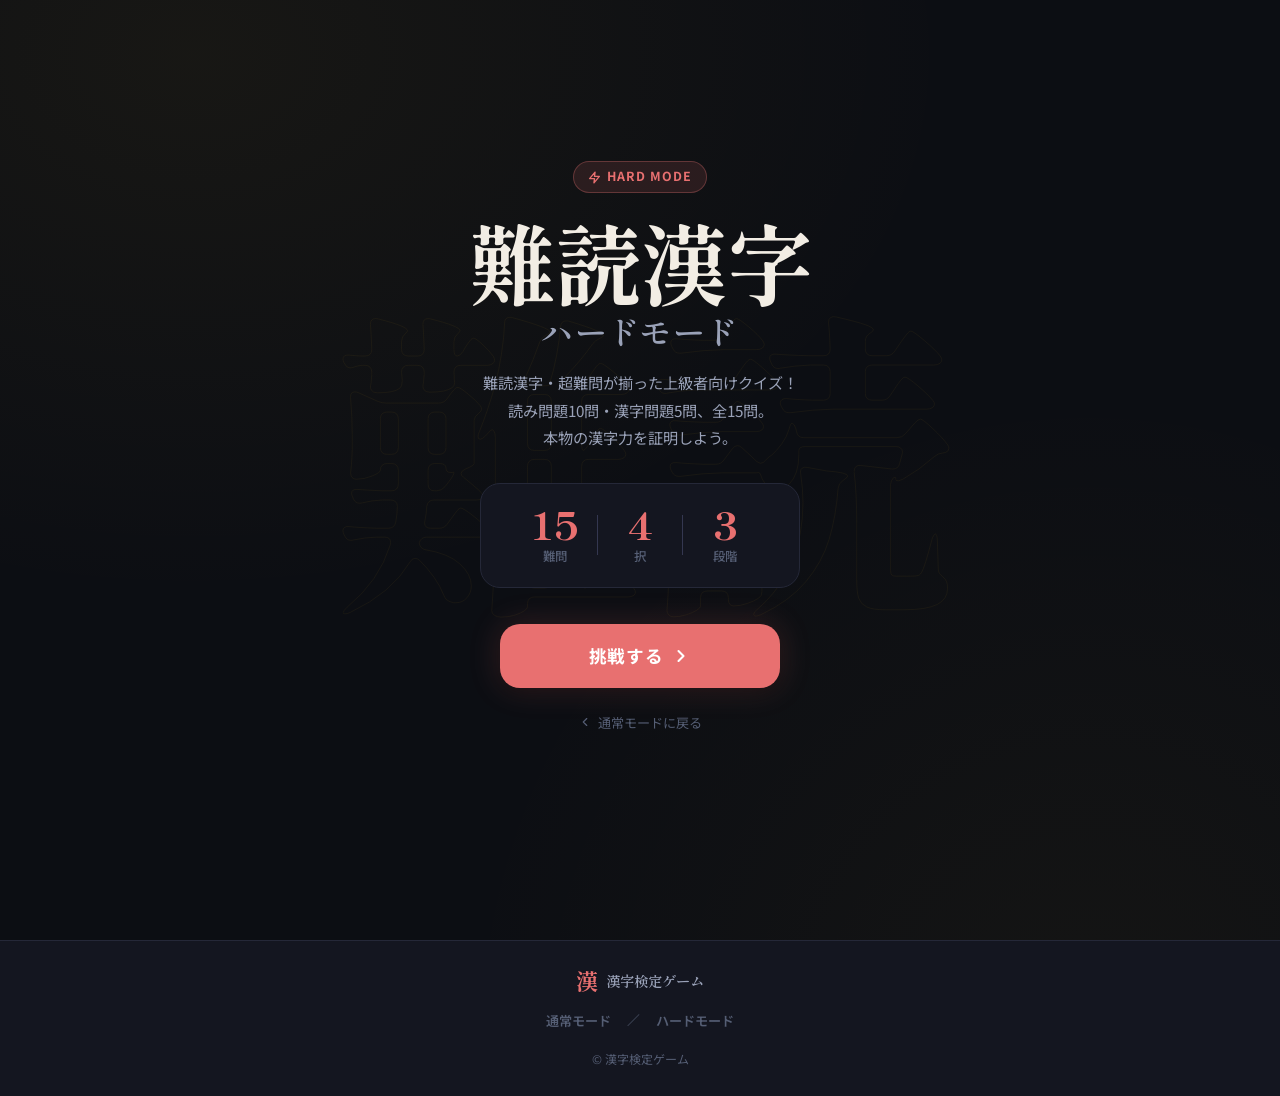
==== hard/index.html @ 4a886f41 "既存サイトを追加" ====
<!DOCTYPE html>
<html lang="ja">
<head>
  <meta charset="UTF-8">
  <meta name="viewport" content="width=device-width, initial-scale=1.0">
  <meta name="description" content="難読漢字・超難問全15問のハードモードに挑戦！漢字の真の実力を試そう。">
  <title>ハードモード — 漢字検定ゲーム</title>
  <link rel="preconnect" href="https://fonts.googleapis.com">
  <link rel="preconnect" href="https://fonts.gstatic.com" crossorigin>
  <link href="https://fonts.googleapis.com/css2?family=Shippori+Mincho+B1:wght@400;600;800&family=Noto+Sans+JP:wght@300;400;500;700&display=swap" rel="stylesheet">
  <link rel="stylesheet" href="../assets/css/style.css">
  <style>
    /* Hard mode accent override: red */
    :root {
      --accent:      #e87070;
      --accent-hover:#f08080;
      --accent-dim:  rgba(232,112,112,.10);
      --accent-glow: rgba(232,112,112,.20);
    }
    .btn--start {
      background: var(--accent);
      color: #fff;
    }
    .btn--start:hover {
      background: var(--accent-hover);
    }
    .landing__eyebrow { color: var(--accent); }
    .stat__num        { color: var(--accent); }
    .hard-badge {
      display: inline-flex;
      align-items: center;
      gap: 6px;
      padding: 5px 14px;
      border-radius: 999px;
      font-size: .78rem;
      font-weight: 700;
      letter-spacing: .08em;
      background: rgba(232,112,112,.12);
      color: #e87070;
      border: 1px solid rgba(232,112,112,.3);
      margin-bottom: 20px;
    }
    .back-link {
      display: inline-flex;
      align-items: center;
      gap: 6px;
      font-size: .82rem;
      color: var(--text-lo);
      text-decoration: none;
      margin-top: 18px;
      padding: 6px 12px;
      border-radius: var(--radius-sm);
      transition: var(--transition);
    }
    .back-link:hover { color: var(--text-mid); background: var(--bg-elevated); }
  </style>
</head>
<body>

<main class="landing">

  <div class="landing__bg" aria-hidden="true">
    <span>難</span><span>読</span>
  </div>

  <div class="landing__inner">

    <div class="hard-badge" aria-label="難易度：ハードモード">
      <svg xmlns="http://www.w3.org/2000/svg" width="13" height="13"
           viewBox="0 0 24 24" fill="none" stroke="currentColor"
           stroke-width="2.5" stroke-linecap="round" stroke-linejoin="round"
           aria-hidden="true">
        <polygon points="13 2 3 14 12 14 11 22 21 10 12 10 13 2"></polygon>
      </svg>
      HARD MODE
    </div>

    <h1 class="landing__title">
      <span class="t-main">難読漢字</span>
      <span class="t-sub">ハードモード</span>
    </h1>

    <p class="landing__desc">
      難読漢字・超難問が揃った上級者向けクイズ！<br>
      読み問題10問・漢字問題5問、全15問。<br>
      本物の漢字力を証明しよう。
    </p>

    <div class="landing__stats" role="list">
      <div class="stat" role="listitem">
        <span class="stat__num">15</span>
        <span class="stat__lbl">難問</span>
      </div>
      <div class="stat__divider" aria-hidden="true"></div>
      <div class="stat" role="listitem">
        <span class="stat__num">4</span>
        <span class="stat__lbl">択</span>
      </div>
      <div class="stat__divider" aria-hidden="true"></div>
      <div class="stat" role="listitem">
        <span class="stat__num">3</span>
        <span class="stat__lbl">段階</span>
      </div>
    </div>

    <div class="landing__cta">
      <a href="/hard/quiz.html" class="btn btn--start" role="button">
        挑戦する
        <svg xmlns="http://www.w3.org/2000/svg" width="20" height="20"
          viewBox="0 0 24 24" fill="none" stroke="currentColor"
          stroke-width="2.5" stroke-linecap="round" stroke-linejoin="round"
          aria-hidden="true">
          <polyline points="9 18 15 12 9 6"></polyline>
        </svg>
      </a>
    </div>

    <a href="/index.html" class="back-link">
      <svg xmlns="http://www.w3.org/2000/svg" width="14" height="14"
           viewBox="0 0 24 24" fill="none" stroke="currentColor"
           stroke-width="2" stroke-linecap="round" stroke-linejoin="round"
           aria-hidden="true">
        <polyline points="15 18 9 12 15 6"></polyline>
      </svg>
      通常モードに戻る
    </a>

  </div>
</main>

<script src="../assets/js/footer.js"></script>
</body>
</html>
---- assets/css/style.css ----
/* =====================================================
   漢字検定ゲーム — Shared Design System
   ===================================================== */

@import url('https://fonts.googleapis.com/css2?family=Shippori+Mincho+B1:wght@400;600;800&family=Noto+Sans+JP:wght@300;400;500;700&display=swap');

/* --- Design Tokens ---------------------------------- */
:root {
  --bg-base:      #0c0e13;
  --bg-surface:   #141620;
  --bg-elevated:  #1c1f2a;
  --bg-hover:     #252836;
  --border:       #252838;
  --border-light: #343750;

  --accent:       #f2c230;
  --accent-hover: #f7d458;
  --accent-dim:   rgba(242, 194, 48, 0.10);
  --accent-glow:  rgba(242, 194, 48, 0.18);

  --text-hi:      #f2ede4;
  --text-mid:     #9aa2b8;
  --text-lo:      #555e74;

  --ok:           #5dba78;
  --ok-dim:       rgba(93, 186, 120, 0.12);
  --ng:           #e87070;
  --ng-dim:       rgba(232, 112, 112, 0.12);

  --radius:       12px;
  --radius-sm:    8px;
  --radius-lg:    20px;
  --shadow:       0 8px 32px rgba(0,0,0,.5);
  --shadow-sm:    0 2px 12px rgba(0,0,0,.3);

  --transition:   0.2s ease;
  --font-display: 'Shippori Mincho B1', serif;
  --font-body:    'Noto Sans JP', sans-serif;
}

/* --- Reset ----------------------------------------- */
*, *::before, *::after { box-sizing: border-box; margin: 0; padding: 0; }
html { scroll-behavior: smooth; -webkit-text-size-adjust: 100%; }
body {
  font-family: var(--font-body);
  background-color: var(--bg-base);
  color: var(--text-hi);
  min-height: 100dvh;
  line-height: 1.6;
  -webkit-font-smoothing: antialiased;
  overflow-x: hidden;
  background-image:
    radial-gradient(ellipse 60% 50% at 15% 5%,  rgba(242,194,48,.05) 0%, transparent 100%),
    radial-gradient(ellipse 50% 60% at 85% 95%, rgba(242,194,48,.04) 0%, transparent 100%);
}
a { text-decoration: none; color: inherit; }
img { display: block; max-width: 100%; }
button { cursor: pointer; border: none; background: none; font-family: inherit; }

/* --- Utilities -------------------------------------- */
.visually-hidden {
  position: absolute; width: 1px; height: 1px;
  padding: 0; margin: -1px; overflow: hidden;
  clip: rect(0,0,0,0); white-space: nowrap; border: 0;
}

/* =====================================================
   COMPONENT: Button
   ===================================================== */
.btn {
  display: inline-flex;
  align-items: center;
  justify-content: center;
  gap: 8px;
  padding: 14px 28px;
  border-radius: var(--radius);
  font-family: var(--font-body);
  font-size: 1rem;
  font-weight: 700;
  letter-spacing: .04em;
  transition: var(--transition);
  cursor: pointer;
}
.btn--primary {
  background: var(--accent);
  color: #0c0e13;
  box-shadow: 0 0 24px var(--accent-glow);
}
.btn--primary:hover {
  background: var(--accent-hover);
  box-shadow: 0 0 36px rgba(242,194,48,.35);
  transform: translateY(-2px);
}
.btn--primary:active { transform: translateY(0); }

.btn--ghost {
  background: var(--bg-elevated);
  color: var(--text-hi);
  border: 1px solid var(--border-light);
}
.btn--ghost:hover {
  border-color: var(--accent);
  color: var(--accent);
  background: var(--accent-dim);
}

/* =====================================================
   COMPONENT: Progress Bar
   ===================================================== */
.progress-wrap {
  display: flex;
  align-items: center;
  gap: 12px;
}
.progress-track {
  flex: 1;
  height: 4px;
  background: var(--bg-elevated);
  border-radius: 999px;
  overflow: hidden;
}
.progress-fill {
  height: 100%;
  background: var(--accent);
  border-radius: 999px;
  transition: width .5s cubic-bezier(.4,0,.2,1);
  box-shadow: 0 0 8px var(--accent-glow);
}
.progress-label {
  font-size: .8rem;
  font-weight: 700;
  color: var(--text-mid);
  white-space: nowrap;
  min-width: 48px;
  text-align: right;
}

/* =====================================================
   COMPONENT: Badge
   ===================================================== */
.badge {
  display: inline-flex;
  align-items: center;
  gap: 4px;
  padding: 4px 10px;
  border-radius: 999px;
  font-size: .75rem;
  font-weight: 700;
  letter-spacing: .06em;
}
.badge--yomi  { background: rgba(80,120,240,.18); color: #809cf0; border: 1px solid rgba(80,120,240,.3); }
.badge--kanji { background: var(--accent-dim);    color: var(--accent); border: 1px solid rgba(242,194,48,.3); }
.badge--rank  { background: var(--bg-elevated); color: var(--accent); border: 1px solid var(--border-light); }

/* =====================================================
   PAGE: Landing
   ===================================================== */
.landing {
  position: relative;
  min-height: 100dvh;
  display: flex;
  flex-direction: column;
  align-items: center;
  justify-content: center;
  padding: 40px 24px;
  overflow: hidden;
}

/* Large decorative background kanji */
.landing__bg {
  position: absolute;
  inset: 0;
  display: flex;
  align-items: center;
  justify-content: center;
  gap: 0.05em;
  pointer-events: none;
  user-select: none;
  overflow: hidden;
}
.landing__bg span {
  font-family: var(--font-display);
  font-size: clamp(18vw, 28vw, 320px);
  font-weight: 800;
  line-height: 1;
  color: transparent;
  -webkit-text-stroke: 1px rgba(242,194,48,.05);
  letter-spacing: -.02em;
}

.landing__inner {
  position: relative;
  z-index: 1;
  display: flex;
  flex-direction: column;
  align-items: center;
  text-align: center;
  max-width: 480px;
  width: 100%;
  gap: 0;
}

.landing__eyebrow {
  font-size: .78rem;
  font-weight: 700;
  letter-spacing: .14em;
  color: var(--accent);
  text-transform: uppercase;
  margin-bottom: 16px;
  opacity: 0;
  animation: fadeUp .6s .1s ease forwards;
}

.landing__title {
  font-family: var(--font-display);
  font-weight: 800;
  line-height: 1.1;
  margin-bottom: 20px;
  opacity: 0;
  animation: fadeUp .6s .2s ease forwards;
}
.landing__title .t-main {
  display: block;
  font-size: clamp(3rem, 14vw, 5.5rem);
  color: var(--text-hi);
  letter-spacing: -.02em;
}
.landing__title .t-sub {
  display: block;
  font-size: clamp(1.3rem, 5vw, 2rem);
  color: var(--text-mid);
  font-weight: 600;
  letter-spacing: .02em;
  margin-top: 4px;
}

.landing__desc {
  font-size: .95rem;
  color: var(--text-mid);
  line-height: 1.8;
  margin-bottom: 32px;
  opacity: 0;
  animation: fadeUp .6s .3s ease forwards;
}

.landing__stats {
  display: flex;
  align-items: center;
  justify-content: center;
  gap: 0;
  margin-bottom: 36px;
  background: var(--bg-surface);
  border: 1px solid var(--border);
  border-radius: var(--radius-lg);
  padding: 20px 32px;
  width: 100%;
  max-width: 320px;
  opacity: 0;
  animation: fadeUp .6s .4s ease forwards;
}
.stat {
  display: flex;
  flex-direction: column;
  align-items: center;
  flex: 1;
}
.stat__num {
  font-family: var(--font-display);
  font-size: 2.4rem;
  font-weight: 800;
  color: var(--accent);
  line-height: 1;
}
.stat__lbl {
  font-size: .78rem;
  color: var(--text-lo);
  margin-top: 4px;
  font-weight: 500;
}
.stat__divider {
  width: 1px;
  height: 40px;
  background: var(--border-light);
}

.landing__cta {
  opacity: 0;
  animation: fadeUp .6s .5s ease forwards;
  width: 100%;
  max-width: 280px;
}
.btn--start {
  width: 100%;
  padding: 18px 32px;
  font-size: 1.1rem;
  border-radius: var(--radius-lg);
  background: var(--accent);
  color: #0c0e13;
  font-weight: 700;
  box-shadow: 0 0 32px var(--accent-glow), 0 4px 16px rgba(0,0,0,.4);
  transition: all var(--transition);
}
.btn--start:hover {
  background: var(--accent-hover);
  box-shadow: 0 0 48px rgba(242,194,48,.4), 0 6px 24px rgba(0,0,0,.4);
  transform: translateY(-3px);
}
.btn--start svg { flex-shrink: 0; }

.landing__hint {
  margin-top: 16px;
  font-size: .8rem;
  color: var(--text-lo);
  opacity: 0;
  animation: fadeUp .6s .6s ease forwards;
}

/* =====================================================
   PAGE: Quiz
   ===================================================== */
.quiz-page {
  min-height: 100dvh;
  display: flex;
  flex-direction: column;
  padding: 0;
}

/* Header */
.quiz-header {
  padding: 16px 20px 12px;
  background: rgba(12,14,19,.85);
  backdrop-filter: blur(8px);
  border-bottom: 1px solid var(--border);
  position: sticky;
  top: 0;
  z-index: 10;
}
.quiz-header__top {
  display: flex;
  align-items: center;
  justify-content: space-between;
  margin-bottom: 10px;
}
.quiz-header__title {
  font-family: var(--font-display);
  font-size: .9rem;
  font-weight: 600;
  color: var(--text-mid);
}

/* Phase image */
.phase-wrap {
  display: flex;
  justify-content: center;
  padding: 24px 20px 0;
}
.phase-img-box {
  width: 120px;
  height: 120px;
  border-radius: var(--radius-lg);
  background: var(--bg-surface);
  border: 1px solid var(--border);
  overflow: hidden;
  position: relative;
  display: flex;
  align-items: center;
  justify-content: center;
  transition: opacity .4s ease;
}
.phase-img-box img {
  width: 100%;
  height: 100%;
  object-fit: cover;
  position: absolute;
  inset: 0;
}
/* placeholder shown when image missing */
.phase-img-box__fallback {
  font-family: var(--font-display);
  font-size: 3rem;
  font-weight: 800;
  color: var(--accent);
  opacity: .35;
  pointer-events: none;
  user-select: none;
}
.phase-img-box.phase--changing { opacity: 0; }

/* Quiz card */
.quiz-main {
  flex: 1;
  padding: 24px 20px 40px;
  max-width: 600px;
  width: 100%;
  margin: 0 auto;
}

.quiz-card {
  transition: opacity .22s ease, transform .22s ease;
}
.quiz-card.is-exiting {
  opacity: 0;
  transform: translateY(-8px);
}
.quiz-card.is-entering {
  animation: cardIn .28s ease forwards;
}
@keyframes cardIn {
  from { opacity: 0; transform: translateY(10px); }
  to   { opacity: 1; transform: translateY(0); }
}

.quiz-type-row {
  display: flex;
  align-items: center;
  gap: 8px;
  margin-bottom: 14px;
}
.quiz-qnum {
  font-size: .8rem;
  font-weight: 700;
  color: var(--text-lo);
}

.quiz-question {
  font-size: .95rem;
  color: var(--text-mid);
  margin-bottom: 10px;
  line-height: 1.7;
}
.quiz-word {
  font-family: var(--font-display);
  font-size: clamp(2.8rem, 12vw, 4.5rem);
  font-weight: 800;
  line-height: 1.1;
  color: var(--text-hi);
  letter-spacing: .04em;
  margin-bottom: 28px;
  position: relative;
  display: inline-block;
}
.quiz-word::after {
  content: '';
  position: absolute;
  bottom: -4px;
  left: 0;
  width: 100%;
  height: 3px;
  background: var(--accent);
  border-radius: 2px;
  box-shadow: 0 0 10px var(--accent-glow);
}

/* Choice buttons */
.choices {
  display: flex;
  flex-direction: column;
  gap: 10px;
}
.choice-btn {
  display: flex;
  align-items: center;
  gap: 14px;
  padding: 15px 18px;
  background: var(--bg-surface);
  border: 1px solid var(--border);
  border-radius: var(--radius);
  color: var(--text-hi);
  font-family: var(--font-body);
  font-size: 1rem;
  font-weight: 500;
  text-align: left;
  transition: all var(--transition);
  cursor: pointer;
  width: 100%;
  -webkit-tap-highlight-color: transparent;
}
.choice-btn:hover:not(:disabled) {
  background: var(--bg-elevated);
  border-color: var(--border-light);
}
.choice-btn:active:not(:disabled) {
  transform: scale(.98);
}
.choice-label {
  width: 28px;
  height: 28px;
  border-radius: 50%;
  background: var(--bg-elevated);
  border: 1px solid var(--border-light);
  display: flex;
  align-items: center;
  justify-content: center;
  font-size: .78rem;
  font-weight: 700;
  color: var(--text-lo);
  flex-shrink: 0;
  transition: var(--transition);
}
.choice-text {
  font-family: var(--font-display);
  font-size: 1.05rem;
  font-weight: 600;
}
/* Selected state */
.choice-btn.is-selected {
  background: var(--accent-dim);
  border-color: var(--accent);
  box-shadow: 0 0 16px var(--accent-glow);
}
.choice-btn.is-selected .choice-label {
  background: var(--accent);
  border-color: var(--accent);
  color: #0c0e13;
}
.choice-btn:disabled { cursor: default; }

/* =====================================================
   PAGE: Result
   ===================================================== */
.result-page {
  min-height: 100dvh;
  padding: 0 0 60px;
}

/* Hero score */
.result-hero {
  background: var(--bg-surface);
  border-bottom: 1px solid var(--border);
  padding: 40px 24px 32px;
  text-align: center;
}
.result-hero__eyebrow {
  font-size: .78rem;
  letter-spacing: .14em;
  font-weight: 700;
  color: var(--accent);
  text-transform: uppercase;
  margin-bottom: 20px;
}
.result-score-display {
  display: flex;
  align-items: baseline;
  justify-content: center;
  gap: 4px;
  margin-bottom: 8px;
}
.score-main {
  font-family: var(--font-display);
  font-size: clamp(4.5rem, 20vw, 7rem);
  font-weight: 800;
  color: var(--accent);
  line-height: 1;
  text-shadow: 0 0 40px var(--accent-glow);
}
.score-denom {
  font-family: var(--font-display);
  font-size: clamp(1.5rem, 6vw, 2.2rem);
  font-weight: 600;
  color: var(--text-mid);
}
.score-pct {
  font-size: .9rem;
  color: var(--text-lo);
  margin-bottom: 0;
}

/* Rank section */
.result-rank {
  max-width: 560px;
  margin: 0 auto;
  padding: 32px 24px;
  display: flex;
  flex-direction: column;
  align-items: center;
  gap: 16px;
  text-align: center;
  border-bottom: 1px solid var(--border);
}
.rank-img-wrap {
  width: 140px;
  height: 140px;
  border-radius: var(--radius-lg);
  background: var(--bg-surface);
  border: 1px solid var(--border-light);
  overflow: hidden;
  display: flex;
  align-items: center;
  justify-content: center;
  flex-shrink: 0;
}
.rank-img-wrap img {
  width: 100%;
  height: 100%;
  object-fit: cover;
}
.rank-img-wrap__fallback {
  font-family: var(--font-display);
  font-size: 3.5rem;
  color: var(--accent);
  opacity: .4;
}
.rank-title {
  font-family: var(--font-display);
  font-size: clamp(1.6rem, 7vw, 2.2rem);
  font-weight: 800;
  color: var(--text-hi);
}
.rank-caption {
  font-size: .95rem;
  color: var(--text-mid);
  line-height: 1.7;
  max-width: 360px;
}

/* Score breakdown */
.result-section {
  max-width: 560px;
  margin: 0 auto;
  padding: 28px 24px;
  border-bottom: 1px solid var(--border);
}
.section-title {
  font-family: var(--font-display);
  font-size: 1rem;
  font-weight: 700;
  color: var(--text-mid);
  letter-spacing: .06em;
  margin-bottom: 20px;
}

.score-bars { display: flex; flex-direction: column; gap: 16px; }
.score-bar-row { display: flex; flex-direction: column; gap: 8px; }
.score-bar-meta {
  display: flex;
  justify-content: space-between;
  align-items: center;
}
.score-bar-label { font-size: .9rem; font-weight: 700; color: var(--text-hi); }
.score-bar-val { font-size: .85rem; font-weight: 700; color: var(--text-mid); }
.score-bar-track {
  height: 10px;
  background: var(--bg-elevated);
  border-radius: 999px;
  overflow: hidden;
}
.score-bar-fill {
  height: 100%;
  border-radius: 999px;
  width: 0;
  transition: width 1.2s cubic-bezier(.4,0,.2,1);
}
.score-bar-fill--yomi  { background: linear-gradient(90deg, #6090f0, #80b8ff); }
.score-bar-fill--kanji { background: linear-gradient(90deg, #e0a020, var(--accent)); }

/* Q&A review */
.review-list { display: flex; flex-direction: column; gap: 12px; }
.review-item {
  background: var(--bg-surface);
  border: 1px solid var(--border);
  border-radius: var(--radius);
  overflow: hidden;
  transition: var(--transition);
}
.review-item.is-correct { border-left: 3px solid var(--ok); }
.review-item.is-wrong   { border-left: 3px solid var(--ng); }

.review-head {
  display: flex;
  align-items: flex-start;
  gap: 12px;
  padding: 14px 16px;
}
.review-verdict {
  width: 26px;
  height: 26px;
  border-radius: 50%;
  display: flex;
  align-items: center;
  justify-content: center;
  font-size: .85rem;
  font-weight: 700;
  flex-shrink: 0;
  margin-top: 1px;
}
.is-correct .review-verdict { background: var(--ok-dim); color: var(--ok); }
.is-wrong   .review-verdict { background: var(--ng-dim); color: var(--ng); }

.review-content { flex: 1; min-width: 0; }
.review-qnum    { font-size: .75rem; color: var(--text-lo); margin-bottom: 2px; font-weight: 600; }
.review-word    { font-family: var(--font-display); font-size: 1.25rem; font-weight: 700; color: var(--text-hi); }

.review-answers {
  padding: 0 16px 12px 54px;
  display: flex;
  flex-direction: column;
  gap: 4px;
}
.review-ans-row { display: flex; gap: 8px; align-items: center; font-size: .85rem; }
.ans-lbl {
  font-size: .72rem;
  font-weight: 700;
  letter-spacing: .04em;
  width: 44px;
  flex-shrink: 0;
  color: var(--text-lo);
}
.ans-val { color: var(--text-hi); font-weight: 500; }
.ans-val--correct { color: var(--ok); font-weight: 700; }
.ans-val--wrong   { color: var(--ng); }

.review-explanation {
  padding: 0 16px 14px 54px;
  font-size: .83rem;
  color: var(--text-mid);
  line-height: 1.75;
  border-top: 1px solid var(--border);
  padding-top: 10px;
  margin-top: 0;
}

/* Share section */
.share-section {
  max-width: 560px;
  margin: 0 auto;
  padding: 28px 24px;
}
.share-title {
  font-family: var(--font-display);
  font-size: 1rem;
  font-weight: 700;
  color: var(--text-mid);
  letter-spacing: .06em;
  margin-bottom: 16px;
}
.share-btns {
  display: flex;
  flex-direction: column;
  gap: 10px;
}
.share-btn {
  display: flex;
  align-items: center;
  justify-content: center;
  gap: 10px;
  padding: 15px 24px;
  border-radius: var(--radius);
  font-size: .95rem;
  font-weight: 700;
  letter-spacing: .03em;
  transition: all var(--transition);
  cursor: pointer;
  border: none;
}
.share-btn--x {
  background: #1a1a1a;
  color: #fff;
  border: 1px solid #333;
}
.share-btn--x:hover {
  background: #111;
  border-color: #555;
  transform: translateY(-2px);
  box-shadow: 0 6px 20px rgba(0,0,0,.4);
}
.share-btn--bsky {
  background: #0085ff;
  color: #fff;
}
.share-btn--bsky:hover {
  background: #0099ff;
  transform: translateY(-2px);
  box-shadow: 0 6px 20px rgba(0,133,255,.3);
}

.result-retry {
  text-align: center;
  margin-top: 20px;
}
.btn--retry {
  background: transparent;
  border: 1px solid var(--border-light);
  color: var(--text-mid);
  padding: 12px 28px;
  border-radius: var(--radius);
  font-size: .9rem;
  font-weight: 500;
  transition: var(--transition);
}
.btn--retry:hover {
  border-color: var(--accent);
  color: var(--accent);
  background: var(--accent-dim);
}

/* =====================================================
   Animations
   ===================================================== */
@keyframes fadeUp {
  from { opacity: 0; transform: translateY(14px); }
  to   { opacity: 1; transform: translateY(0); }
}
@keyframes fadeIn {
  from { opacity: 0; }
  to   { opacity: 1; }
}
@keyframes scaleIn {
  from { opacity: 0; transform: scale(.92); }
  to   { opacity: 1; transform: scale(1); }
}

.anim-fade-up  { animation: fadeUp  .6s ease forwards; }
.anim-fade-in  { animation: fadeIn  .4s ease forwards; }
.anim-scale-in { animation: scaleIn .5s ease forwards; }

/* =====================================================
   Responsive: Tablet / Desktop
   ===================================================== */
@media (min-width: 600px) {
  .quiz-main       { padding: 32px 32px 60px; }
  .share-btns      { flex-direction: row; }
  .share-btn       { flex: 1; }

  .result-rank {
    flex-direction: row;
    text-align: left;
    gap: 28px;
  }
  .rank-img-wrap { width: 120px; height: 120px; }
}

@media (min-width: 768px) {
  .choices {
    display: grid;
    grid-template-columns: 1fr 1fr;
  }
}

/* =====================================================
   COMPONENT: Site Footer
   ===================================================== */
.site-footer {
  background: var(--bg-surface);
  border-top: 1px solid var(--border);
  padding: 28px 24px;
  margin-top: 40px;
}
.site-footer__inner {
  max-width: 560px;
  margin: 0 auto;
  display: flex;
  flex-direction: column;
  align-items: center;
  gap: 14px;
  text-align: center;
}
.site-footer__logo {
  display: inline-flex;
  align-items: center;
  gap: 8px;
  text-decoration: none;
  transition: var(--transition);
}
.site-footer__logo:hover { opacity: .75; }
.site-footer__logo-kanji {
  font-family: var(--font-display);
  font-size: 1.4rem;
  font-weight: 800;
  color: var(--accent);
  line-height: 1;
}
.site-footer__logo-text {
  font-family: var(--font-display);
  font-size: .9rem;
  font-weight: 600;
  color: var(--text-mid);
}
.site-footer__nav {
  display: flex;
  align-items: center;
  gap: 8px;
}
.site-footer__link {
  font-size: .82rem;
  font-weight: 600;
  color: var(--text-lo);
  text-decoration: none;
  transition: var(--transition);
  padding: 4px 8px;
  border-radius: var(--radius-sm);
}
.site-footer__link:hover { color: var(--accent); background: var(--accent-dim); }
.site-footer__link--hard:hover { color: #e87070; background: rgba(232,112,112,.10); }
.site-footer__sep { color: var(--text-lo); font-size: .8rem; }
.site-footer__copy {
  font-size: .75rem;
  color: var(--text-lo);
}

/* =====================================================
   COMPONENT: Modal / Confirmation Dialog
   ===================================================== */
.modal-overlay {
  position: fixed;
  inset: 0;
  background: rgba(0,0,0,.72);
  backdrop-filter: blur(4px);
  -webkit-backdrop-filter: blur(4px);
  display: flex;
  align-items: center;
  justify-content: center;
  padding: 24px;
  z-index: 100;
  animation: fadeIn .2s ease;
}
.modal-overlay[hidden] { display: none; }

.modal-card {
  background: var(--bg-elevated);
  border: 1px solid var(--border-light);
  border-radius: var(--radius-lg);
  box-shadow: var(--shadow);
  width: 100%;
  max-width: 360px;
  overflow: hidden;
  animation: scaleIn .24s ease;
}
.confirm-visual {
  padding: 32px 24px 20px;
  display: flex;
  justify-content: center;
  align-items: center;
  min-height: 100px;
}
.confirm-visual img {
  max-width: 100%;
  max-height: 160px;
  object-fit: contain;
  display: block;
}
.confirm-fallback-text {
  font-family: var(--font-display);
  font-size: 1.3rem;
  font-weight: 700;
  color: var(--text-hi);
  text-align: center;
  line-height: 1.5;
}
.confirm-buttons {
  display: flex;
  gap: 0;
  border-top: 1px solid var(--border);
}
.confirm-btn {
  flex: 1;
  padding: 0;
  background: none;
  border: none;
  cursor: pointer;
  display: flex;
  align-items: center;
  justify-content: center;
  min-height: 56px;
  font-family: var(--font-body);
  font-size: 1rem;
  font-weight: 700;
  transition: var(--transition);
  position: relative;
}
.confirm-btn img {
  max-width: 100%;
  max-height: 56px;
  object-fit: contain;
  display: block;
  pointer-events: none;
}
.confirm-btn span {
  padding: 16px 0;
  display: block;
}
.confirm-btn--yes {
  color: var(--ok);
  border-right: 1px solid var(--border);
}
.confirm-btn--yes:hover { background: var(--ok-dim); }
.confirm-btn--no  { color: var(--text-mid); }
.confirm-btn--no:hover  { background: var(--bg-hover); }

/* Hard mode button (result page) */
.hard-mode-entry {
  max-width: 560px;
  margin: 0 auto;
  padding: 24px 24px 0;
  text-align: center;
}
.hard-mode-entry__label {
  font-size: .78rem;
  letter-spacing: .1em;
  color: var(--text-lo);
  margin-bottom: 12px;
  font-weight: 600;
}
.btn--hard {
  display: inline-flex;
  align-items: center;
  justify-content: center;
  gap: 10px;
  padding: 16px 32px;
  background: rgba(232,112,112,.08);
  border: 1px solid rgba(232,112,112,.35);
  border-radius: var(--radius);
  color: #e87070;
  font-family: var(--font-body);
  font-size: 1rem;
  font-weight: 700;
  letter-spacing: .04em;
  cursor: pointer;
  transition: all var(--transition);
  width: 100%;
  max-width: 320px;
}
.btn--hard:hover {
  background: rgba(232,112,112,.16);
  border-color: rgba(232,112,112,.7);
  transform: translateY(-2px);
  box-shadow: 0 6px 20px rgba(232,112,112,.2);
}
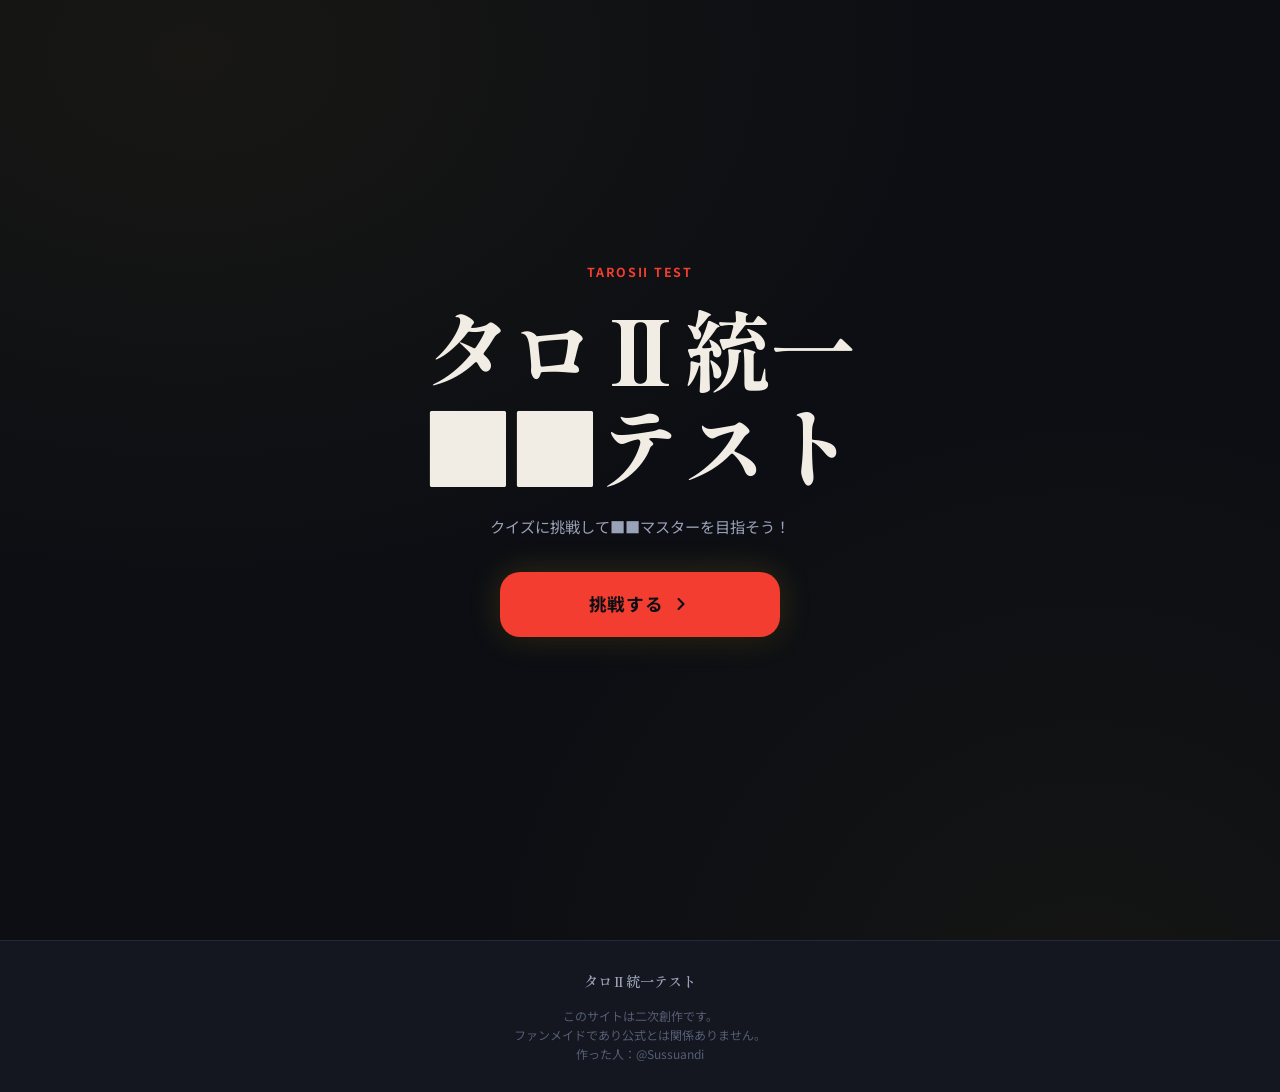
==== commit 19b39450: "機能実装" ====
--- a/hard/index.html
+++ b/hard/index.html
@@ -3,16 +3,17 @@
 <head>
   <meta charset="UTF-8">
   <meta name="viewport" content="width=device-width, initial-scale=1.0">
+  <meta name="robots" content="noindex , nofollow" />
   <meta name="description" content="難読漢字・超難問全15問のハードモードに挑戦！漢字の真の実力を試そう。">
-  <title>ハードモード — 漢字検定ゲーム</title>
+  <title>タロⅡ統一■■テスト</title>
   <link rel="preconnect" href="https://fonts.googleapis.com">
   <link rel="preconnect" href="https://fonts.gstatic.com" crossorigin>
   <link href="https://fonts.googleapis.com/css2?family=Shippori+Mincho+B1:wght@400;600;800&family=Noto+Sans+JP:wght@300;400;500;700&display=swap" rel="stylesheet">
   <link rel="stylesheet" href="../assets/css/style.css">
-  <style>
-    /* Hard mode accent override: red */
+  <!-- <style>
+
     :root {
-      --accent:      #e87070;
+      --accent:      #ff0000;
       --accent-hover:#f08080;
       --accent-dim:  rgba(232,112,112,.10);
       --accent-glow: rgba(232,112,112,.20);
@@ -36,7 +37,7 @@
       font-weight: 700;
       letter-spacing: .08em;
       background: rgba(232,112,112,.12);
-      color: #e87070;
+      color: var(--accent); 
       border: 1px solid rgba(232,112,112,.3);
       margin-bottom: 20px;
     }
@@ -53,55 +54,29 @@
       transition: var(--transition);
     }
     .back-link:hover { color: var(--text-mid); background: var(--bg-elevated); }
-  </style>
+  </style> -->
 </head>
-<body>
+<body id="hard">
 
 <main class="landing">
 
   <div class="landing__bg" aria-hidden="true">
-    <span>難</span><span>読</span>
+
   </div>
 
   <div class="landing__inner">
 
-    <div class="hard-badge" aria-label="難易度：ハードモード">
-      <svg xmlns="http://www.w3.org/2000/svg" width="13" height="13"
-           viewBox="0 0 24 24" fill="none" stroke="currentColor"
-           stroke-width="2.5" stroke-linecap="round" stroke-linejoin="round"
-           aria-hidden="true">
-        <polygon points="13 2 3 14 12 14 11 22 21 10 12 10 13 2"></polygon>
-      </svg>
-      HARD MODE
-    </div>
 
+<p class="landing__eyebrow">TarosII Test</p>
     <h1 class="landing__title">
-      <span class="t-main">難読漢字</span>
-      <span class="t-sub">ハードモード</span>
+      <span class="t-main">タロⅡ統一■■テスト</span>
     </h1>
 
     <p class="landing__desc">
-      難読漢字・超難問が揃った上級者向けクイズ！<br>
-      読み問題10問・漢字問題5問、全15問。<br>
-      本物の漢字力を証明しよう。
+      クイズに挑戦して■■マスターを目指そう！<br>
     </p>
 
-    <div class="landing__stats" role="list">
-      <div class="stat" role="listitem">
-        <span class="stat__num">15</span>
-        <span class="stat__lbl">難問</span>
-      </div>
-      <div class="stat__divider" aria-hidden="true"></div>
-      <div class="stat" role="listitem">
-        <span class="stat__num">4</span>
-        <span class="stat__lbl">択</span>
-      </div>
-      <div class="stat__divider" aria-hidden="true"></div>
-      <div class="stat" role="listitem">
-        <span class="stat__num">3</span>
-        <span class="stat__lbl">段階</span>
-      </div>
-    </div>
+
 
     <div class="landing__cta">
       <a href="/hard/quiz.html" class="btn btn--start" role="button">
@@ -115,15 +90,6 @@
       </a>
     </div>
 
-    <a href="/index.html" class="back-link">
-      <svg xmlns="http://www.w3.org/2000/svg" width="14" height="14"
-           viewBox="0 0 24 24" fill="none" stroke="currentColor"
-           stroke-width="2" stroke-linecap="round" stroke-linejoin="round"
-           aria-hidden="true">
-        <polyline points="15 18 9 12 15 6"></polyline>
-      </svg>
-      通常モードに戻る
-    </a>
 
   </div>
 </main>
--- a/assets/css/style.css
+++ b/assets/css/style.css
@@ -764,13 +764,15 @@
   box-shadow: 0 6px 20px rgba(0,0,0,.4);
 }
 .share-btn--bsky {
-  background: #0085ff;
+  background: #1a1a1a;
   color: #fff;
+  border: 1px solid #333;
 }
 .share-btn--bsky:hover {
-  background: #0099ff;
+  background: #111;
   transform: translateY(-2px);
-  box-shadow: 0 6px 20px rgba(0,133,255,.3);
+  box-shadow: 0 6px 20px rgba(0,0,0,.4);
+
 }
 
 .result-retry {
@@ -1025,3 +1027,69 @@
   transform: translateY(-2px);
   box-shadow: 0 6px 20px rgba(232,112,112,.2);
 }
+
+:root #hard {
+  --bg-base:      #0c0e13;
+  --bg-surface:   #141620;
+  --bg-elevated:  #1c1f2a;
+  --bg-hover:     #252836;
+  --border:       #252838;
+  --border-light: #343750;
+
+  --accent:       #f23d30;
+  --accent-hover: #f7d458;
+  --accent-dim:   rgba(242, 194, 48, 0.10);
+  --accent-glow:  rgba(242, 194, 48, 0.18);
+
+  --text-hi:      #f2ede4;
+  --text-mid:     #9aa2b8;
+  --text-lo:      #555e74;
+
+  --ok:           #f23d30;
+  --ok-dim:       rgba(180, 180, 180, 0.12);
+  --ng:           #797979;
+  --ng-dim:       rgba(88, 88, 88, 0.12);
+
+  --radius:       12px;
+  --radius-sm:    8px;
+  --radius-lg:    20px;
+  --shadow:       0 8px 32px rgba(0,0,0,.5);
+  --shadow-sm:    0 2px 12px rgba(0,0,0,.3);
+
+  --transition:   0.2s ease;
+  --font-display: 'Shippori Mincho B1', serif;
+  --font-body:    'Noto Sans JP', sans-serif;
+}
+
+#hard {
+  .score-bar-fill--yomi  { background: linear-gradient(90deg, #c01d12, #f23d30); }
+  .badge--yomi  { background: rgba(211, 17, 17, 0.18); color: #f23d30; border: 1px solid rgba(240, 80, 80, 0.3); }
+}
+/* word を透明にして背景画像を表示 */
+.quiz-word--image {
+  color: transparent;
+  background-size: contain;
+  background-repeat: no-repeat;
+  background-position: center;
+  min-width: 200px;
+  min-height: 80px;
+  display: inline-block;
+}
+.quiz-word--image::after {
+  display: none; /* 黄色アンダーラインを非表示 */
+}
+
+/* choice を透明にして背景画像を表示 */
+.choice-btn--image {
+  background-size: cover;
+  background-repeat: no-repeat;
+  background-position: center;
+  min-height: 80px;
+  border-color: var(--border-light);
+}
+.choice-btn--image:hover:not(:disabled) {
+  border-color: #e87070;
+  background-size: cover;
+  background-repeat: no-repeat;
+  background-position: center;
+}
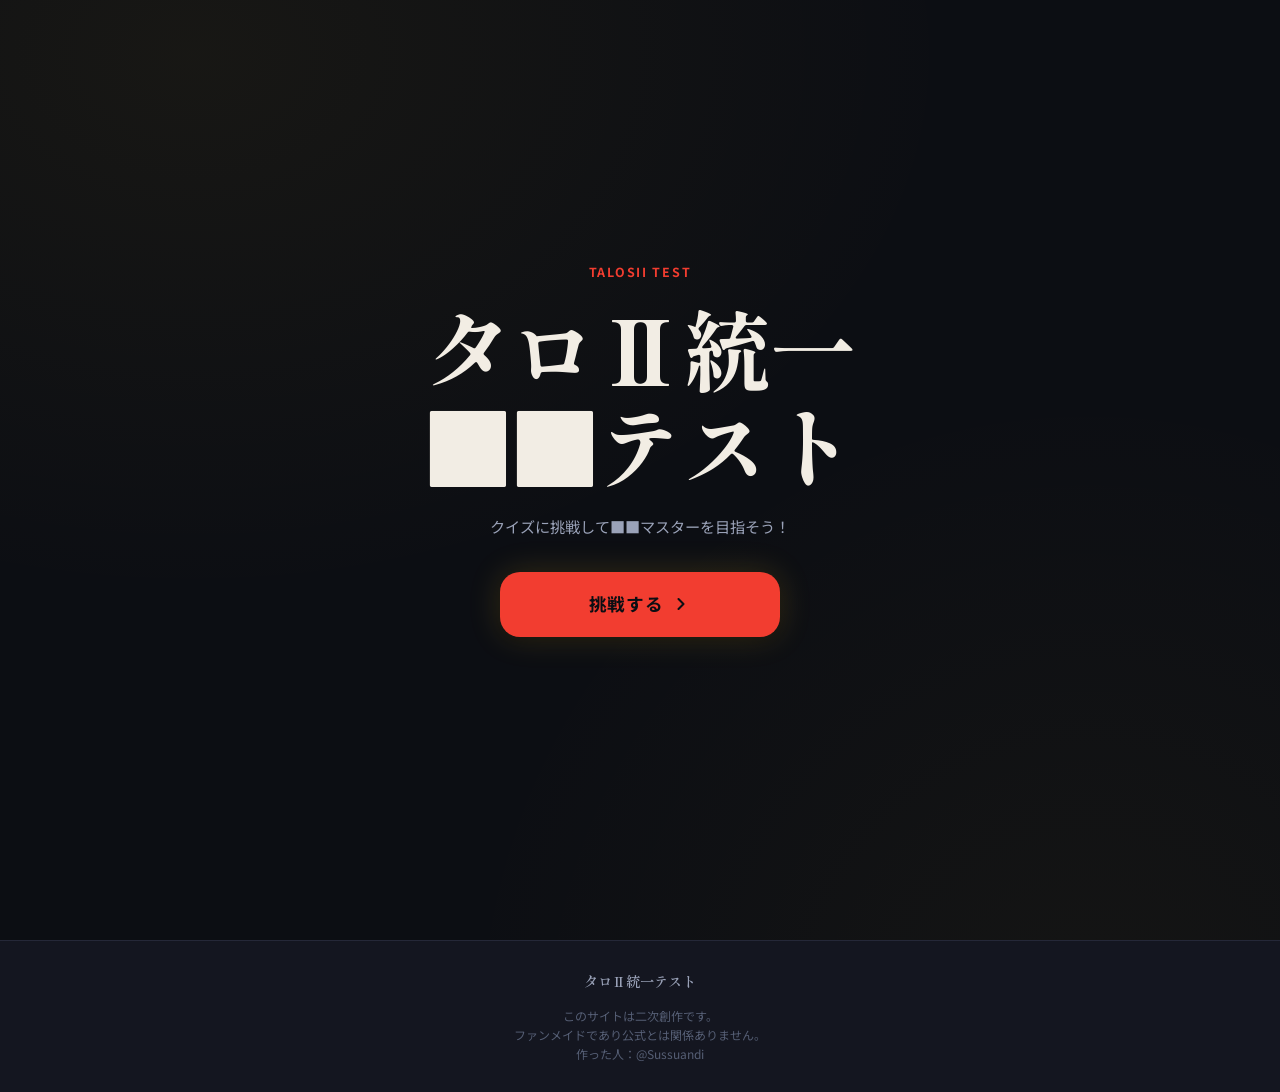
==== commit 358c90f7: "ogp追加" ====
--- a/hard/index.html
+++ b/hard/index.html
@@ -67,7 +67,7 @@
   <div class="landing__inner">
 
 
-<p class="landing__eyebrow">TarosII Test</p>
+<p class="landing__eyebrow">TalosII Test</p>
     <h1 class="landing__title">
       <span class="t-main">タロⅡ統一■■テスト</span>
     </h1>
--- a/assets/css/style.css
+++ b/assets/css/style.css
@@ -580,9 +580,9 @@
 .rank-img-wrap {
   width: 140px;
   height: 140px;
-  border-radius: var(--radius-lg);
+  /* border-radius: var(--radius-lg);
   background: var(--bg-surface);
-  border: 1px solid var(--border-light);
+  border: 1px solid var(--border-light); */
   overflow: hidden;
   display: flex;
   align-items: center;
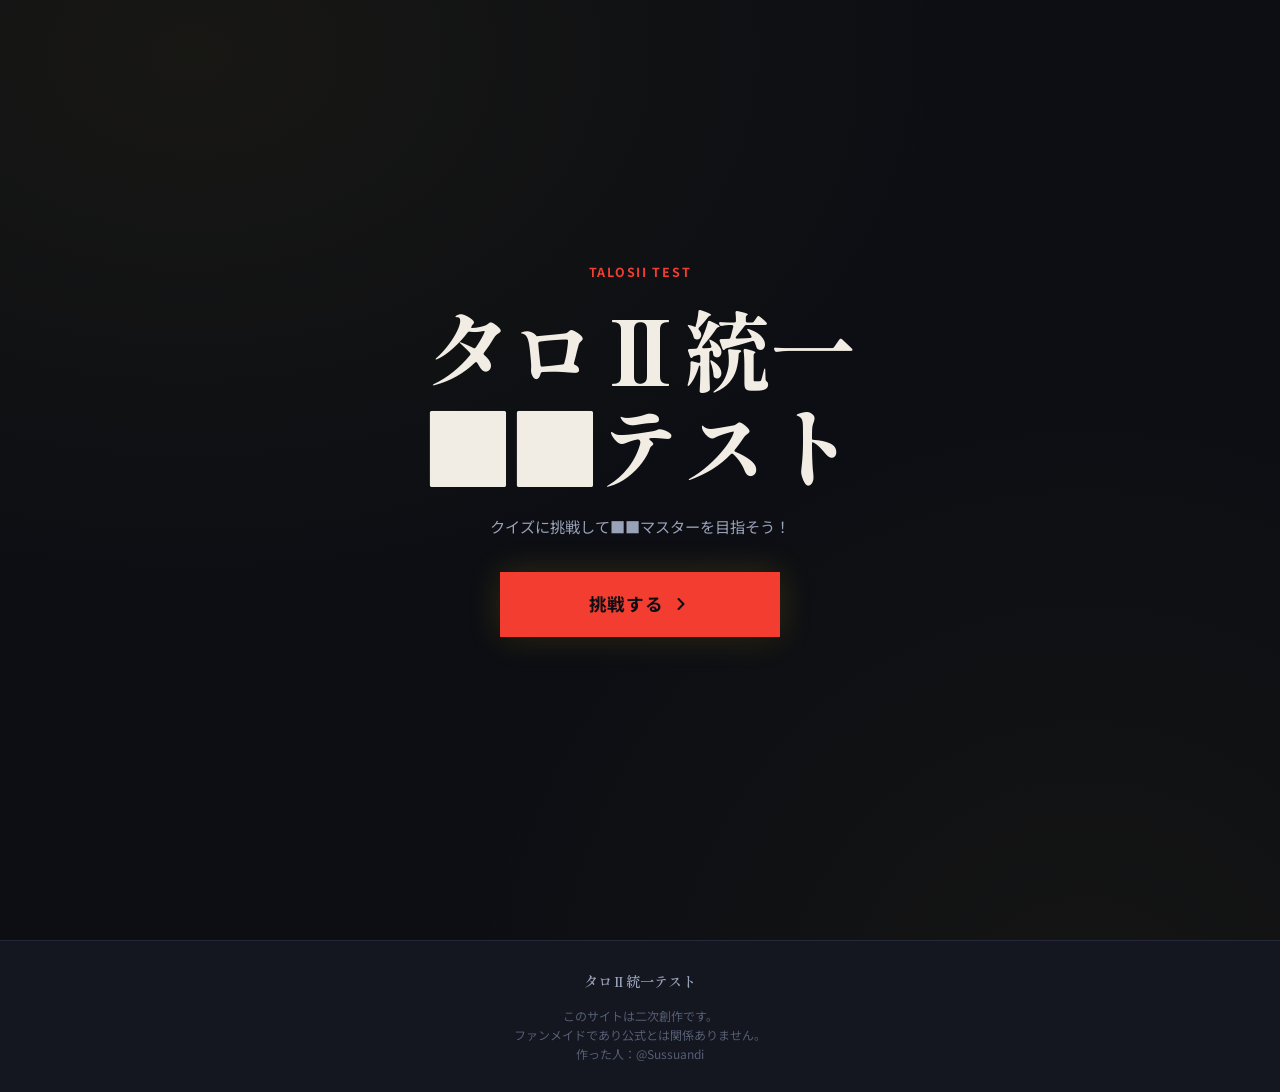
==== commit 1d476460: "UI調整" ====
--- a/hard/index.html
+++ b/hard/index.html
@@ -1,6 +1,15 @@
 <!DOCTYPE html>
 <html lang="ja">
 <head>
+  <!-- Google tag (gtag.js) -->
+<script async src="https://www.googletagmanager.com/gtag/js?id=G-0Z82JJ4JBD"></script>
+<script>
+  window.dataLayer = window.dataLayer || [];
+  function gtag(){dataLayer.push(arguments);}
+  gtag('js', new Date());
+
+  gtag('config', 'G-0Z82JJ4JBD');
+</script>
   <meta charset="UTF-8">
   <meta name="viewport" content="width=device-width, initial-scale=1.0">
   <meta name="robots" content="noindex , nofollow" />
@@ -10,52 +19,72 @@
   <link rel="preconnect" href="https://fonts.gstatic.com" crossorigin>
   <link href="https://fonts.googleapis.com/css2?family=Shippori+Mincho+B1:wght@400;600;800&family=Noto+Sans+JP:wght@300;400;500;700&display=swap" rel="stylesheet">
   <link rel="stylesheet" href="../assets/css/style.css">
-  <!-- <style>
 
-    :root {
-      --accent:      #ff0000;
-      --accent-hover:#f08080;
-      --accent-dim:  rgba(232,112,112,.10);
-      --accent-glow: rgba(232,112,112,.20);
-    }
-    .btn--start {
-      background: var(--accent);
-      color: #fff;
-    }
-    .btn--start:hover {
-      background: var(--accent-hover);
-    }
-    .landing__eyebrow { color: var(--accent); }
-    .stat__num        { color: var(--accent); }
-    .hard-badge {
-      display: inline-flex;
-      align-items: center;
-      gap: 6px;
-      padding: 5px 14px;
-      border-radius: 999px;
-      font-size: .78rem;
-      font-weight: 700;
-      letter-spacing: .08em;
-      background: rgba(232,112,112,.12);
-      color: var(--accent); 
-      border: 1px solid rgba(232,112,112,.3);
-      margin-bottom: 20px;
-    }
-    .back-link {
-      display: inline-flex;
-      align-items: center;
-      gap: 6px;
-      font-size: .82rem;
-      color: var(--text-lo);
-      text-decoration: none;
-      margin-top: 18px;
-      padding: 6px 12px;
-      border-radius: var(--radius-sm);
-      transition: var(--transition);
-    }
-    .back-link:hover { color: var(--text-mid); background: var(--bg-elevated); }
-  </style> -->
 </head>
+
+<!--      `       `     `       `       `  `  `               `  `
+   `     `             `      `             `  `  `  `         `  `  `  `  `  `  `  `  `  `  `  `
+                `                `
+            `             `                             `
+   `   `           `  `     `      `  `  `      `.,        `
+          `    `               `            `  .MMMN,         `  `  `  `  `  `  `  `  `  `  `  `
+     `       `           `                   .MMMMMMMN,  `
+  `               `        `      `   `  ` .MMMMMMMMMMMN,   `                                     `
+                     `        `          .dMMMMMMMMMMMMMMN,
+     `  `    `          `          `   .dMMMMMMMMDTMMMMMMMMN,   `  `  `  `  `  `  `  `  `  `  `
+                `  `       `         .dMMMMMMMMD    TMMMMMMMMN,                                  `
+   `       `                  `    .JMMMMMMMMD`       TMMMMMMMMN,
+                                 .JMMMMMMMM@`           TMMMMMMMMm,
+     `  `    `    `  `  `  `   .JMMMMMMMM@`               TMMMMMMMMm,  `  `  `  `  `  `  `  `  `
+   `                         .(MMMMMMMM@!                  .TMMMMMMMMm.
+               `           ..MMMMMMMMB!                      .TMMMMMMMMm.
+         `  `     `       .MMMMMMMM#'             `            .TMMMMMMMMa.                     `
+   `  `              `  .MMMMMMMM#^            `     `  `        .WMMMMMMMMa.  `  `  `  `  `
+               `      .MMMMMMMM#^        `  `                      ,WMMMMMMMMe.               `
+             `      .MMMMMMMM#^                            `         ,WMMMMMMMMa
+  `  `   `        .MMMMMMMMM^         `          `  `    `             ,HMMMMMMMMx               `
+                .MMMMMMMMM=        `     `    `               `          (MMMMMMMMN,  `  `  `
+            ` .MMMMMMMMM=                              `    `     `        /MMMMMMMMN,
+   `  `  `  .MMMMMMMMM3               `    `                                 ?MMMMMMMMN,       `
+          .MMMMMMMMM"       `  `  `      `      `  `     `           `         ?MMMMMMMMN,
+          ?MMMMMMMMN,                                 `     `   `       `      .MMMMMMMMM"  `    `
+  `  `      ?MMMMMMMMN,            `  `      `                     `         .MMMMMMMMM"
+              ?MMMMMMMMN,                                                  .MMMMMMMMM"
+                7MMMMMMMMN,                        `                     .dMMMMMMMMD           `
+          `       TMMMMMMMMN,                                          .dMMMMMMMMD
+                    TMMMMMMMMN,                                      .dMMMMMMMMD
+                      TMMMMMMMMN,            `                     .+MMMMMMMMD`
+                        TMMMMMMMMm,                             `.JMMMMMMMM@`
+       `                  TMMMMMMMMm,              `           .JMMMMMMMM@`                    `
+              `            .TMMMMMMMMm.                      .(MMMMMMMM@!
+                             .TMMMMMMMMm.    `            `..MMMMMMMMB!
+          `                    .WMMMMMMMMa.             ` .MMMMMMMM#'
+                                 .WMMMMMMMMa.           .MMMMMMMM#^
+       `                           ,WMMMMMMMMe.    `  .MMMMMMMM#^                              `
+              `                      ,HMMMMMMMMa    .MMMMMMMM#^
+                                       -HMMMMMMMMx.MMMMMMMMM=
+                                         (MMMMMMMMMMMMMMMM=
+                                           /MMMMMMMMMMMM=                                      `
+          `                                  ?MMMMMMMM"                     `
+       `      `                                ?MMMM"
+                                                 ?"
+                                                                                               `
+
+                                                                            `
+          `                                  `
+       `      `                                                                                `
+
+
+                                             `                              `
+
+
+
+
+
+
+                                             
+
+問題を解くのにソースを見る必要はないのよ。                                             -->
 <body id="hard">
 
 <main class="landing">
--- a/assets/css/style.css
+++ b/assets/css/style.css
@@ -1,6 +1,3 @@
-/* =====================================================
-   漢字検定ゲーム — Shared Design System
-   ===================================================== */
 
 @import url('https://fonts.googleapis.com/css2?family=Shippori+Mincho+B1:wght@400;600;800&family=Noto+Sans+JP:wght@300;400;500;700&display=swap');
 
@@ -13,8 +10,8 @@
   --border:       #252838;
   --border-light: #343750;
 
-  --accent:       #f2c230;
-  --accent-hover: #f7d458;
+  --accent:       #fbff00;
+  --accent-hover: #e9d730;
   --accent-dim:   rgba(242, 194, 48, 0.10);
   --accent-glow:  rgba(242, 194, 48, 0.18);
 
@@ -22,19 +19,19 @@
   --text-mid:     #9aa2b8;
   --text-lo:      #555e74;
 
-  --ok:           #5dba78;
+  --ok:           #00ffbf;
   --ok-dim:       rgba(93, 186, 120, 0.12);
-  --ng:           #e87070;
+  --ng:           #ff00dd;
   --ng-dim:       rgba(232, 112, 112, 0.12);
 
-  --radius:       12px;
-  --radius-sm:    8px;
-  --radius-lg:    20px;
+  --radius:       0px;
+  --radius-sm:    0px;
+  --radius-lg:    0px;
   --shadow:       0 8px 32px rgba(0,0,0,.5);
   --shadow-sm:    0 2px 12px rgba(0,0,0,.3);
 
   --transition:   0.2s ease;
-  --font-display: 'Shippori Mincho B1', serif;
+  /* --font-display: 'Shippori Mincho B1', serif; */
   --font-body:    'Noto Sans JP', sans-serif;
 }
 
@@ -114,15 +111,15 @@
 }
 .progress-track {
   flex: 1;
-  height: 4px;
+  height: 2px;
   background: var(--bg-elevated);
-  border-radius: 999px;
+
   overflow: hidden;
 }
 .progress-fill {
   height: 100%;
   background: var(--accent);
-  border-radius: 999px;
+
   transition: width .5s cubic-bezier(.4,0,.2,1);
   box-shadow: 0 0 8px var(--accent-glow);
 }
@@ -143,12 +140,12 @@
   align-items: center;
   gap: 4px;
   padding: 4px 10px;
-  border-radius: 999px;
+  /* border-radius: 999px; */
   font-size: .75rem;
   font-weight: 700;
   letter-spacing: .06em;
 }
-.badge--yomi  { background: rgba(80,120,240,.18); color: #809cf0; border: 1px solid rgba(80,120,240,.3); }
+.badge--yomi  { background: rgba(80,120,240,.18); color: #00ffbf; border: 1px solid rgba(80, 208, 240, 0.3); }
 .badge--kanji { background: var(--accent-dim);    color: var(--accent); border: 1px solid rgba(242,194,48,.3); }
 .badge--rank  { background: var(--bg-elevated); color: var(--accent); border: 1px solid var(--border-light); }
 
@@ -352,14 +349,16 @@
 .phase-wrap {
   display: flex;
   justify-content: center;
-  padding: 24px 20px 0;
+  /* padding: 24px 20px 0; */
 }
 .phase-img-box {
-  width: 120px;
-  height: 120px;
-  border-radius: var(--radius-lg);
+  width: 100%;
+  max-width: 400px;
+  height: 100vw;
+  max-height: 400px;
+  /* border-radius: var(--radius-lg);
   background: var(--bg-surface);
-  border: 1px solid var(--border);
+  border: 1px solid var(--border); */
   overflow: hidden;
   position: relative;
   display: flex;
@@ -388,7 +387,7 @@
 
 /* Quiz card */
 .quiz-main {
-  flex: 1;
+  /* flex: 1; */
   padding: 24px 20px 40px;
   max-width: 600px;
   width: 100%;
@@ -430,7 +429,7 @@
 }
 .quiz-word {
   font-family: var(--font-display);
-  font-size: clamp(2.8rem, 12vw, 4.5rem);
+  font-size: clamp(2.8rem, 9vw, 4rem);
   font-weight: 800;
   line-height: 1.1;
   color: var(--text-hi);
@@ -498,9 +497,9 @@
   transition: var(--transition);
 }
 .choice-text {
-  font-family: var(--font-display);
+  /* font-family: var(--font-display); */
   font-size: 1.05rem;
-  font-weight: 600;
+  font-weight: 500;
 }
 /* Selected state */
 .choice-btn.is-selected {
@@ -525,7 +524,7 @@
 
 /* Hero score */
 .result-hero {
-  background: var(--bg-surface);
+  background:var(--accent); 
   border-bottom: 1px solid var(--border);
   padding: 40px 24px 32px;
   text-align: center;
@@ -534,7 +533,7 @@
   font-size: .78rem;
   letter-spacing: .14em;
   font-weight: 700;
-  color: var(--accent);
+  color: var(--bg-surface);
   text-transform: uppercase;
   margin-bottom: 20px;
 }
@@ -549,7 +548,7 @@
   font-family: var(--font-display);
   font-size: clamp(4.5rem, 20vw, 7rem);
   font-weight: 800;
-  color: var(--accent);
+  color: var(--bg-surface);
   line-height: 1;
   text-shadow: 0 0 40px var(--accent-glow);
 }
@@ -639,19 +638,18 @@
 .score-bar-label { font-size: .9rem; font-weight: 700; color: var(--text-hi); }
 .score-bar-val { font-size: .85rem; font-weight: 700; color: var(--text-mid); }
 .score-bar-track {
-  height: 10px;
+  height: 3px;
   background: var(--bg-elevated);
-  border-radius: 999px;
+
   overflow: hidden;
 }
 .score-bar-fill {
   height: 100%;
-  border-radius: 999px;
   width: 0;
   transition: width 1.2s cubic-bezier(.4,0,.2,1);
 }
-.score-bar-fill--yomi  { background: linear-gradient(90deg, #6090f0, #80b8ff); }
-.score-bar-fill--kanji { background: linear-gradient(90deg, #e0a020, var(--accent)); }
+.score-bar-fill--yomi  { background: linear-gradient(90deg, #60ebf0, #00ffbf); }
+.score-bar-fill--kanji { background: linear-gradient(90deg, #e0cd20, var(--accent)); }
 
 /* Q&A review */
 .review-list { display: flex; flex-direction: column; gap: 12px; }
@@ -990,10 +988,12 @@
 
 /* Hard mode button (result page) */
 .hard-mode-entry {
-  max-width: 560px;
+  max-width: 100%;
   margin: 0 auto;
-  padding: 24px 24px 0;
+  /* padding: 24px 24px 0; */
   text-align: center;
+  margin-bottom: -120px;
+  margin-top: 200px;
 }
 .hard-mode-entry__label {
   font-size: .78rem;
@@ -1003,7 +1003,7 @@
   font-weight: 600;
 }
 .btn--hard {
-  display: inline-flex;
+  /* display: inline-flex;
   align-items: center;
   justify-content: center;
   gap: 10px;
@@ -1019,27 +1019,22 @@
   cursor: pointer;
   transition: all var(--transition);
   width: 100%;
-  max-width: 320px;
+  max-width: 320px; */
+  transition: all var(--transition);
+  width: 100vw;
+  
 }
 .btn--hard:hover {
-  background: rgba(232,112,112,.16);
-  border-color: rgba(232,112,112,.7);
-  transform: translateY(-2px);
-  box-shadow: 0 6px 20px rgba(232,112,112,.2);
+  background: rgba(130, 112, 232, 0.021);
+
 }
 
 :root #hard {
   --bg-base:      #0c0e13;
-  --bg-surface:   #141620;
-  --bg-elevated:  #1c1f2a;
-  --bg-hover:     #252836;
-  --border:       #252838;
-  --border-light: #343750;
+
 
   --accent:       #f23d30;
-  --accent-hover: #f7d458;
-  --accent-dim:   rgba(242, 194, 48, 0.10);
-  --accent-glow:  rgba(242, 194, 48, 0.18);
+  --accent-hover: #f75858;
 
   --text-hi:      #f2ede4;
   --text-mid:     #9aa2b8;
@@ -1050,20 +1045,17 @@
   --ng:           #797979;
   --ng-dim:       rgba(88, 88, 88, 0.12);
 
-  --radius:       12px;
-  --radius-sm:    8px;
-  --radius-lg:    20px;
-  --shadow:       0 8px 32px rgba(0,0,0,.5);
-  --shadow-sm:    0 2px 12px rgba(0,0,0,.3);
-
-  --transition:   0.2s ease;
   --font-display: 'Shippori Mincho B1', serif;
-  --font-body:    'Noto Sans JP', sans-serif;
-}
-
+
+}
 #hard {
   .score-bar-fill--yomi  { background: linear-gradient(90deg, #c01d12, #f23d30); }
   .badge--yomi  { background: rgba(211, 17, 17, 0.18); color: #f23d30; border: 1px solid rgba(240, 80, 80, 0.3); }
+  .phase-img-box {
+  width: 100%;
+  max-width: 400px;
+  height: 80px;
+}
 }
 /* word を透明にして背景画像を表示 */
 .quiz-word--image {
@@ -1092,4 +1084,5 @@
   background-size: cover;
   background-repeat: no-repeat;
   background-position: center;
-}+}
+
